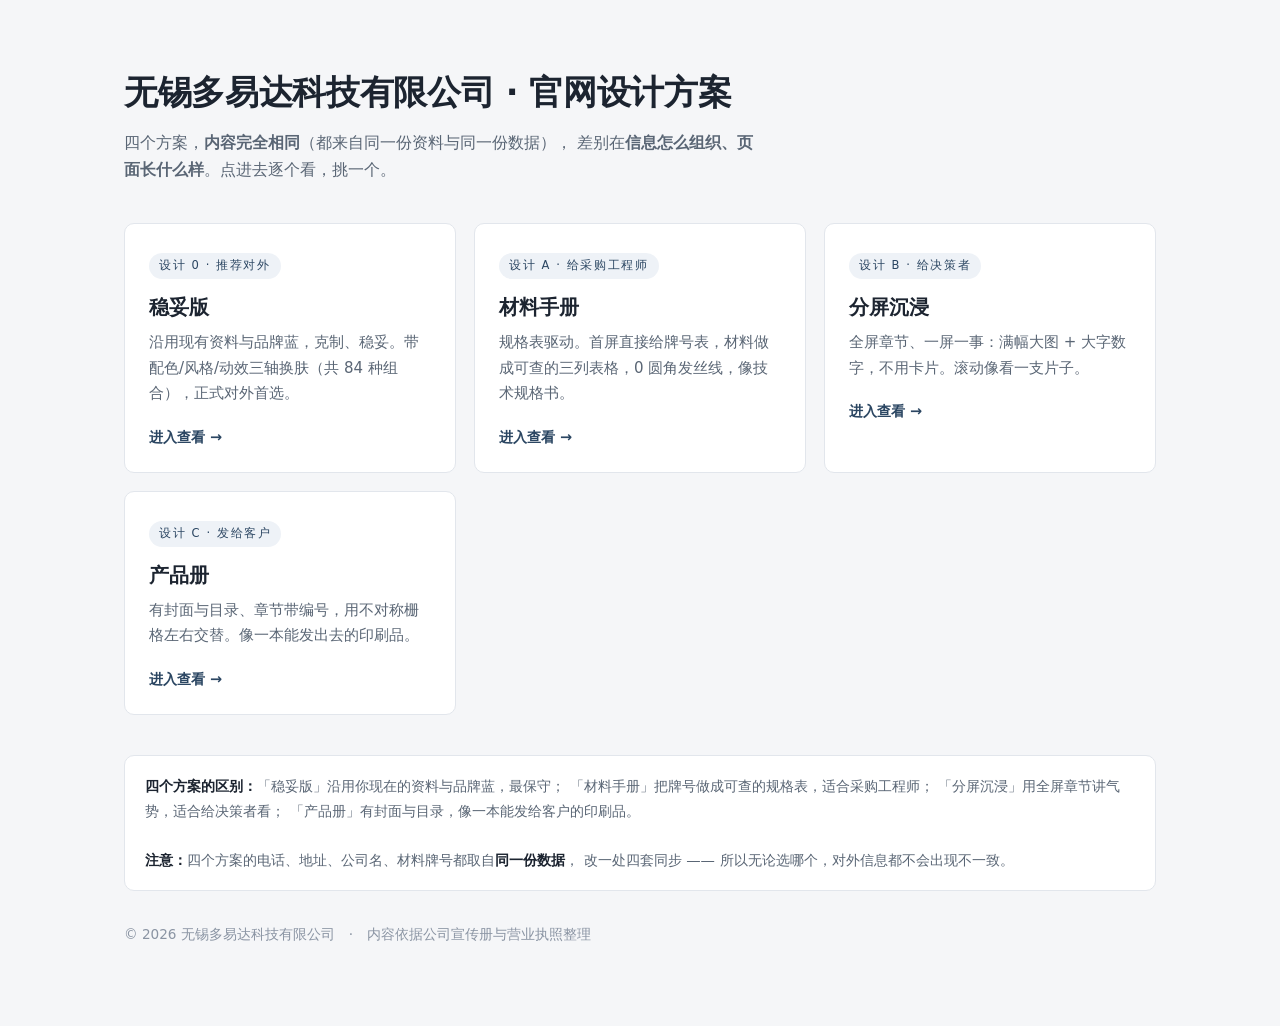
==== index.html @ 38d60c26 "无锡多易达科技有限公司 官网：四个设计方案（稳妥版/材料手册/分屏沉浸/产品册） 站点为纯静态产物，无后端依赖。内容依据公司宣传册与营业执照整理。 四个方案共用同一份内容与事实数据，差异在信息组织与版" ====
<!DOCTYPE html>
<html lang="zh-CN">
<head>
<meta charset="utf-8">
<meta name="viewport" content="width=device-width, initial-scale=1">
<title>无锡多易达科技有限公司 · 官网设计方案（四选一）</title>
<meta name="description" content="无锡多易达科技有限公司官网的四个设计方案，供挑选。">
<meta name="theme-color" content="#2b4662">
<link rel="icon" href="favicon.png" type="image/png">
<style>
/* 入口页刻意不引入任何设计令牌：它是「目录」，用最中性的排版，
   避免自己的观感影响你对四个方案的判断。 */
*{box-sizing:border-box}
body{margin:0;font-family:"PingFang SC","Microsoft YaHei",system-ui,sans-serif;
  background:#f5f6f8;color:#1c2430;line-height:1.7;-webkit-font-smoothing:antialiased}
.wrap{max-width:1080px;margin:0 auto;padding:64px 24px 80px}
h1{font-size:clamp(1.5rem,3vw,2.1rem);margin:0 0 8px;letter-spacing:-.01em}
.lead{color:#5a6675;margin:0 0 40px;max-width:62ch}
.grid{display:grid;gap:18px;grid-template-columns:repeat(auto-fit,minmax(300px,1fr))}
.opt{display:block;padding:26px 24px 22px;background:#fff;border:1px solid #e2e6ec;
  border-radius:10px;text-decoration:none;color:inherit;
  transition:box-shadow .25s cubic-bezier(.22,1,.36,1),transform .25s cubic-bezier(.22,1,.36,1),border-color .25s}
.opt:hover{box-shadow:0 10px 30px rgba(28,36,48,.10);transform:translateY(-3px);border-color:#c6ced9}
.opt__tag{display:inline-block;font-size:.72rem;letter-spacing:.14em;text-transform:uppercase;
  color:#2b4662;background:#eef2f7;border-radius:999px;padding:3px 10px}
.opt__name{font-size:1.22rem;margin:12px 0 6px}
.opt__line{color:#5a6675;font-size:.94rem;margin:0 0 16px}
.opt__go{font-size:.9rem;font-weight:600;color:#2b4662}
.note{margin-top:40px;padding:18px 20px;background:#fff;border:1px solid #e2e6ec;
  border-radius:10px;color:#5a6675;font-size:.9rem}
.note b{color:#1c2430}
footer{margin-top:32px;color:#8a94a3;font-size:.85rem}
</style>
</head>
<body>
<div class="wrap">
  <h1>无锡多易达科技有限公司 · 官网设计方案</h1>
  <p class="lead">四个方案，<b>内容完全相同</b>（都来自同一份资料与同一份数据），
    差别在<b>信息怎么组织、页面长什么样</b>。点进去逐个看，挑一个。</p>

  <div class="grid">
      <a class="opt" href="steady/index.html">
        <span class="opt__tag">设计 0 · 推荐对外</span>
        <h2 class="opt__name">稳妥版</h2>
        <p class="opt__line">沿用现有资料与品牌蓝，克制、稳妥。带配色/风格/动效三轴换肤（共 84 种组合），正式对外首选。</p>
        <span class="opt__go">进入查看 →</span>
      </a>

      <a class="opt" href="technical/index.html">
        <span class="opt__tag">设计 A · 给采购工程师</span>
        <h2 class="opt__name">材料手册</h2>
        <p class="opt__line">规格表驱动。首屏直接给牌号表，材料做成可查的三列表格，0 圆角发丝线，像技术规格书。</p>
        <span class="opt__go">进入查看 →</span>
      </a>

      <a class="opt" href="cinema/index.html">
        <span class="opt__tag">设计 B · 给决策者</span>
        <h2 class="opt__name">分屏沉浸</h2>
        <p class="opt__line">全屏章节、一屏一事：满幅大图 + 大字数字，不用卡片。滚动像看一支片子。</p>
        <span class="opt__go">进入查看 →</span>
      </a>

      <a class="opt" href="editorial/index.html">
        <span class="opt__tag">设计 C · 发给客户</span>
        <h2 class="opt__name">产品册</h2>
        <p class="opt__line">有封面与目录、章节带编号，用不对称栅格左右交替。像一本能发出去的印刷品。</p>
        <span class="opt__go">进入查看 →</span>
      </a>
  </div>

  <div class="note">
    <b>四个方案的区别：</b>「稳妥版」沿用你现在的资料与品牌蓝，最保守；
    「材料手册」把牌号做成可查的规格表，适合采购工程师；
    「分屏沉浸」用全屏章节讲气势，适合给决策者看；
    「产品册」有封面与目录，像一本能发给客户的印刷品。
    <br><br>
    <b>注意：</b>四个方案的电话、地址、公司名、材料牌号都取自<b>同一份数据</b>，
    改一处四套同步 —— 所以无论选哪个，对外信息都不会出现不一致。
  </div>

  <footer>© 2026 无锡多易达科技有限公司　·　内容依据公司宣传册与营业执照整理</footer>
</div>
</body>
</html>
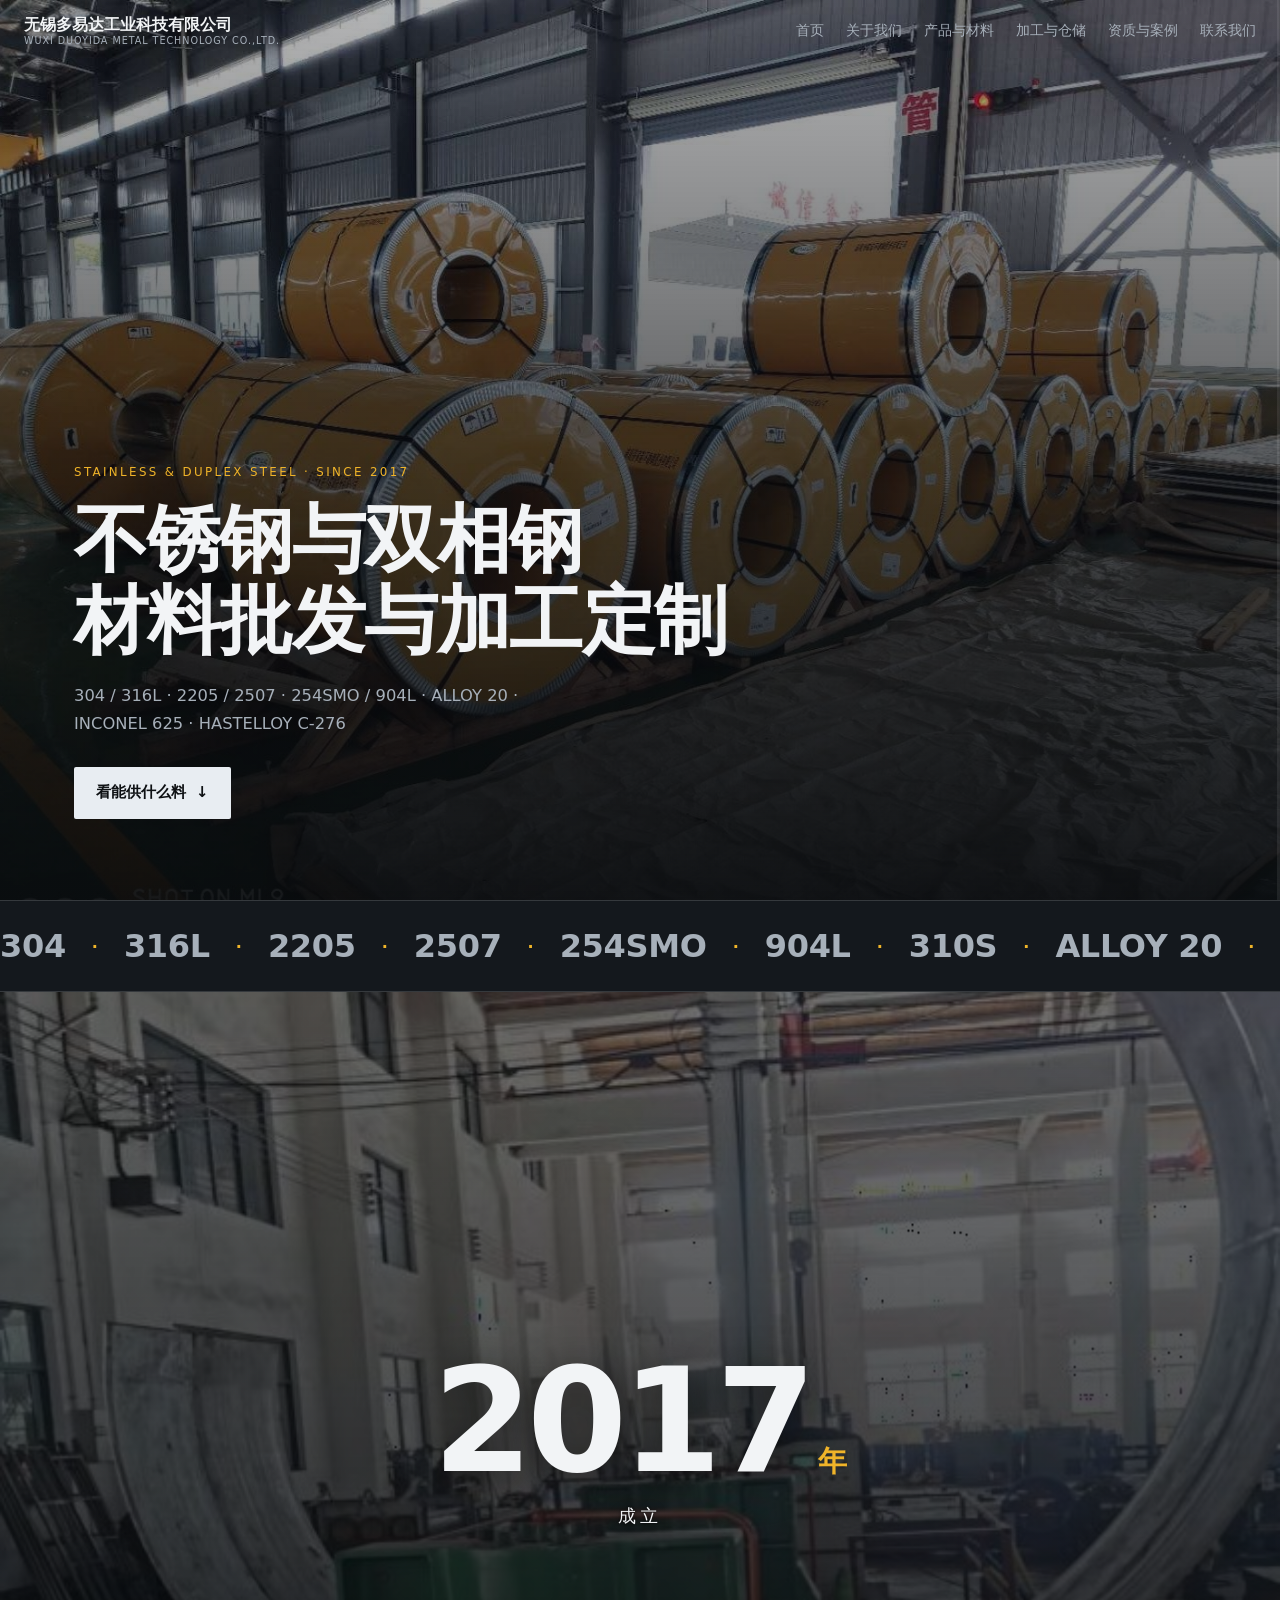
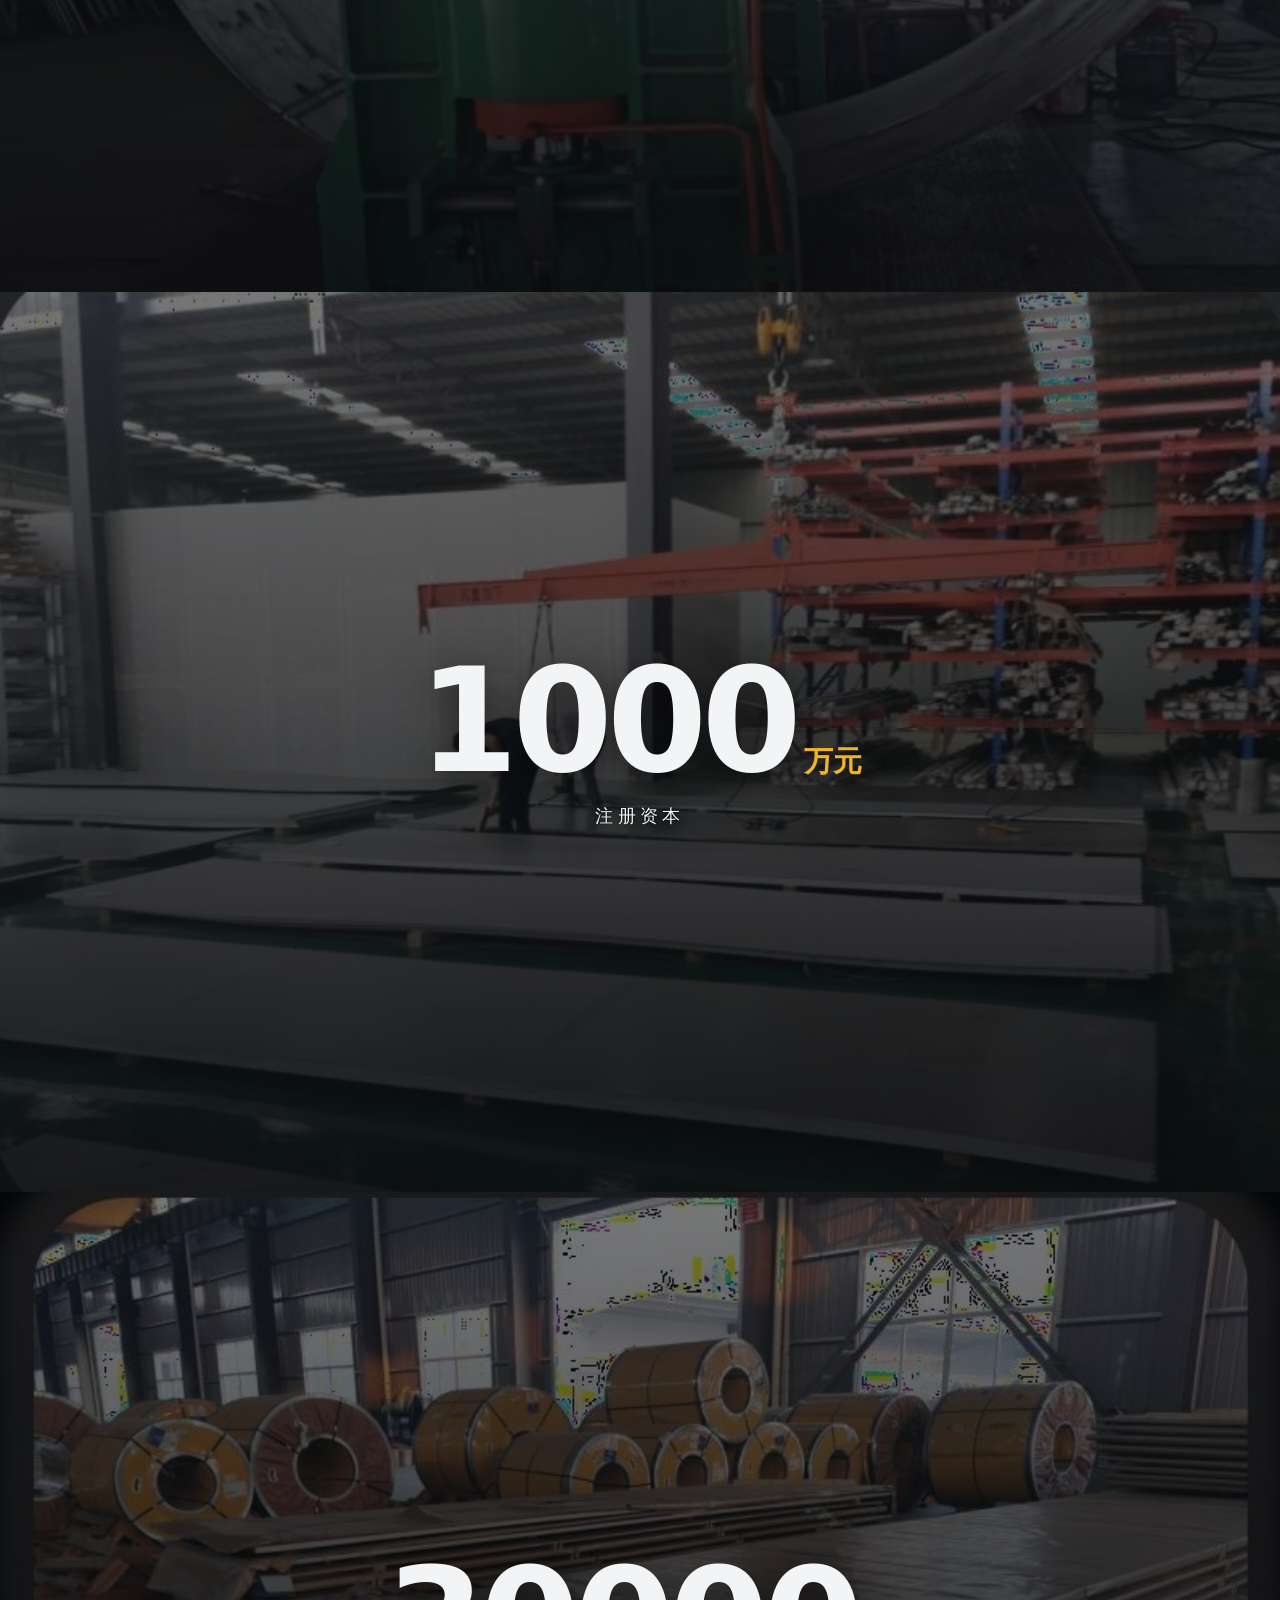
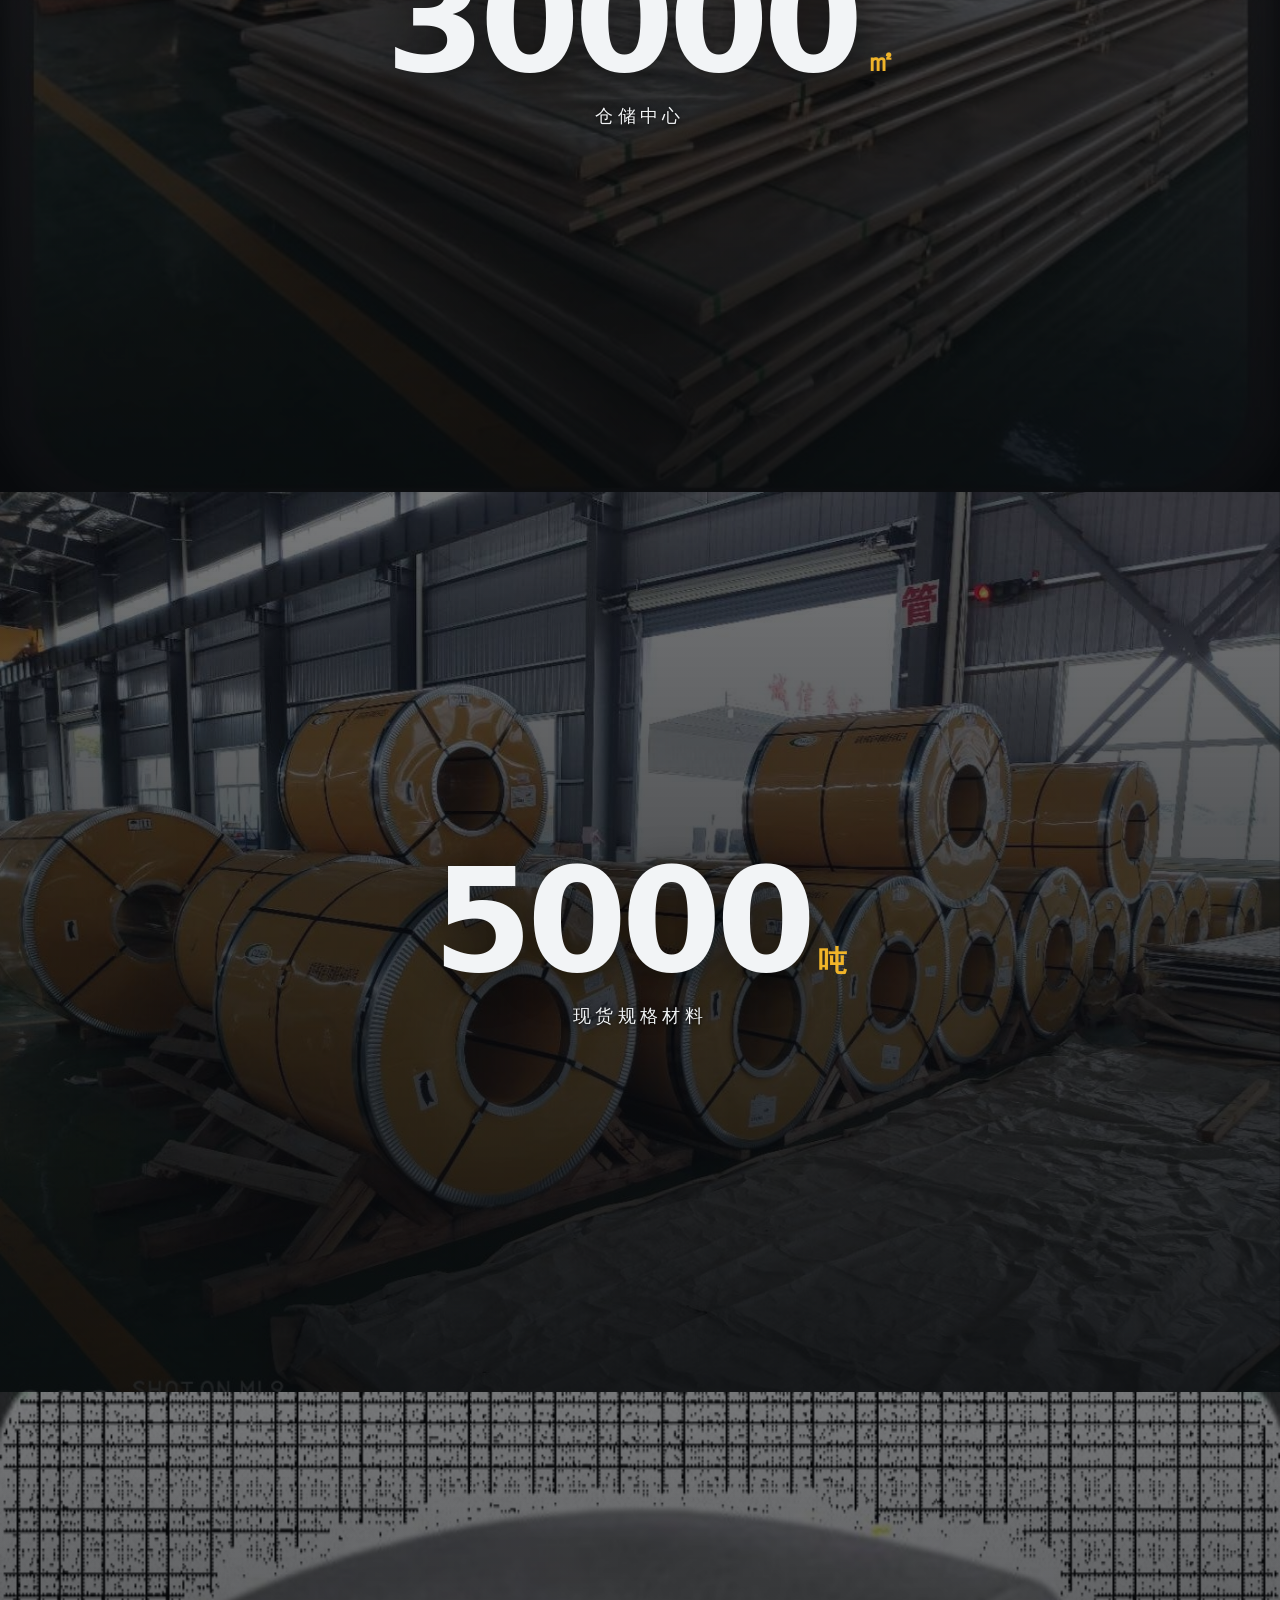
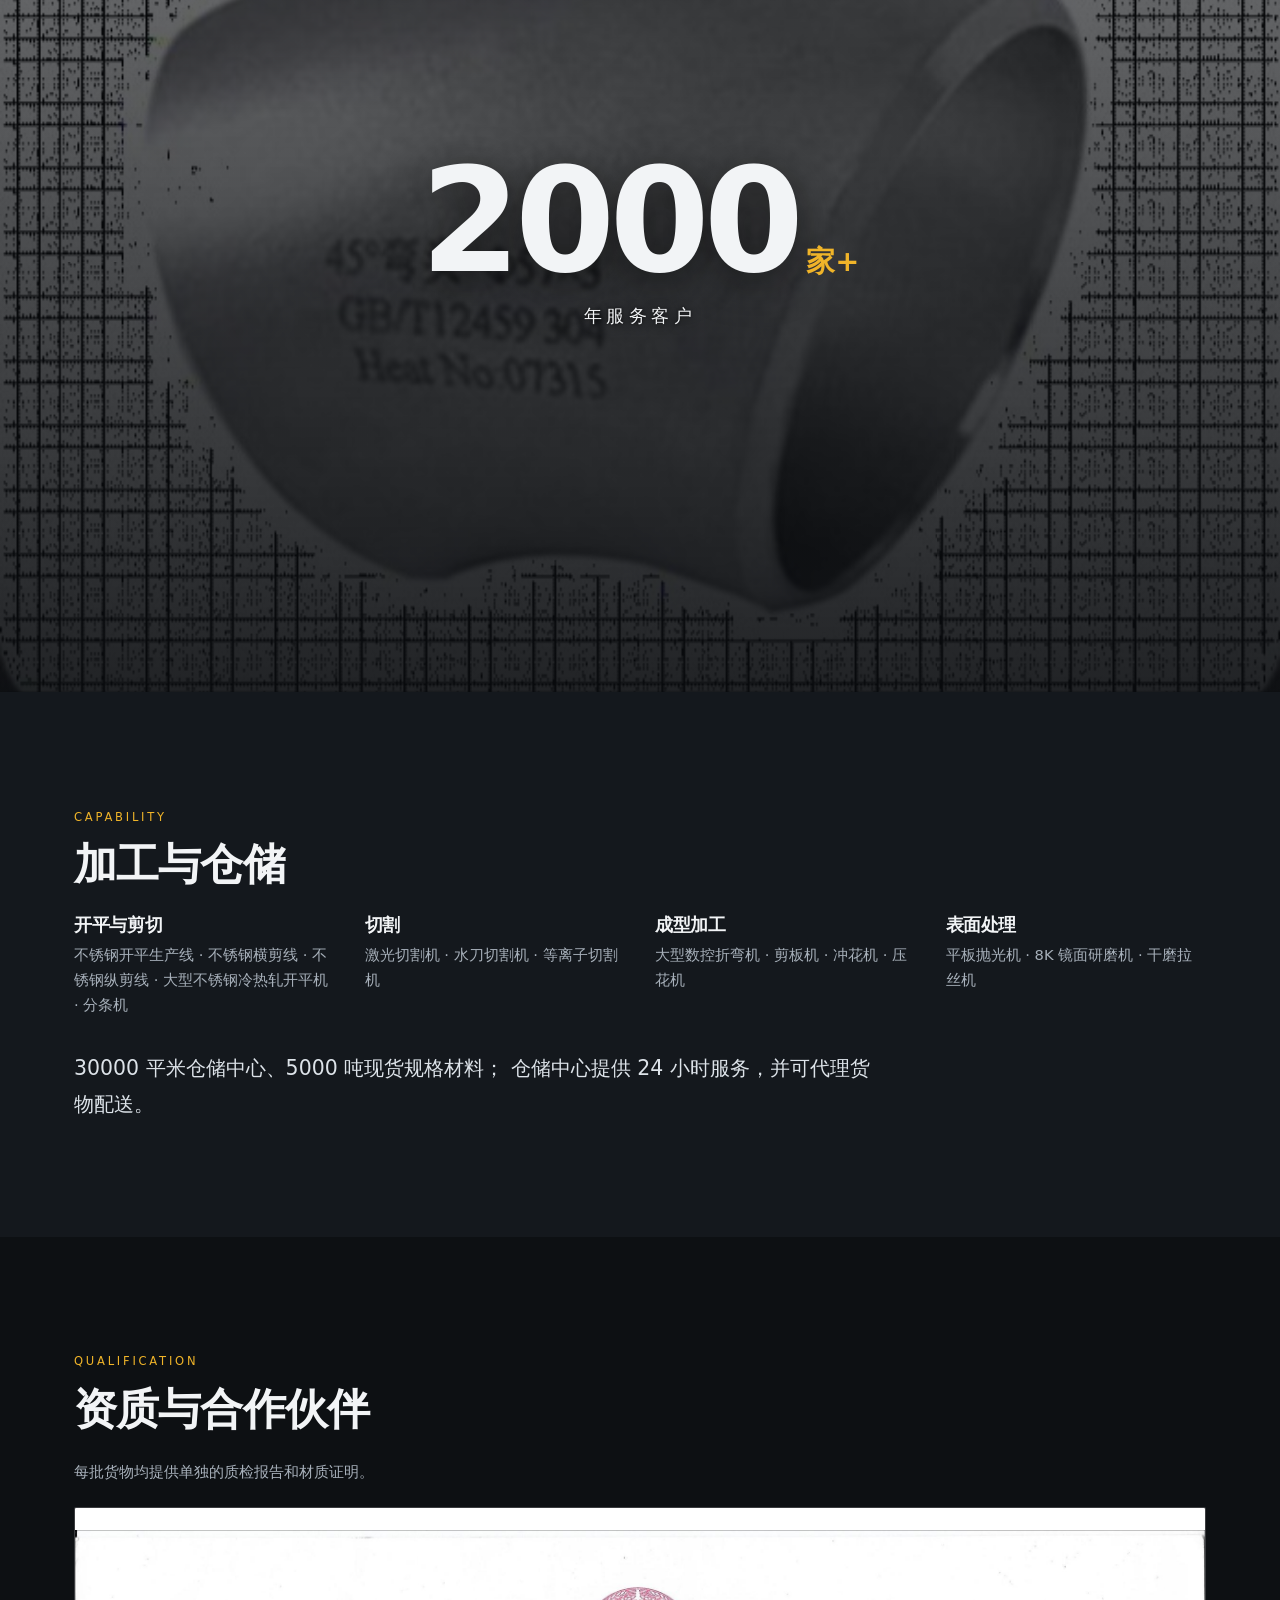
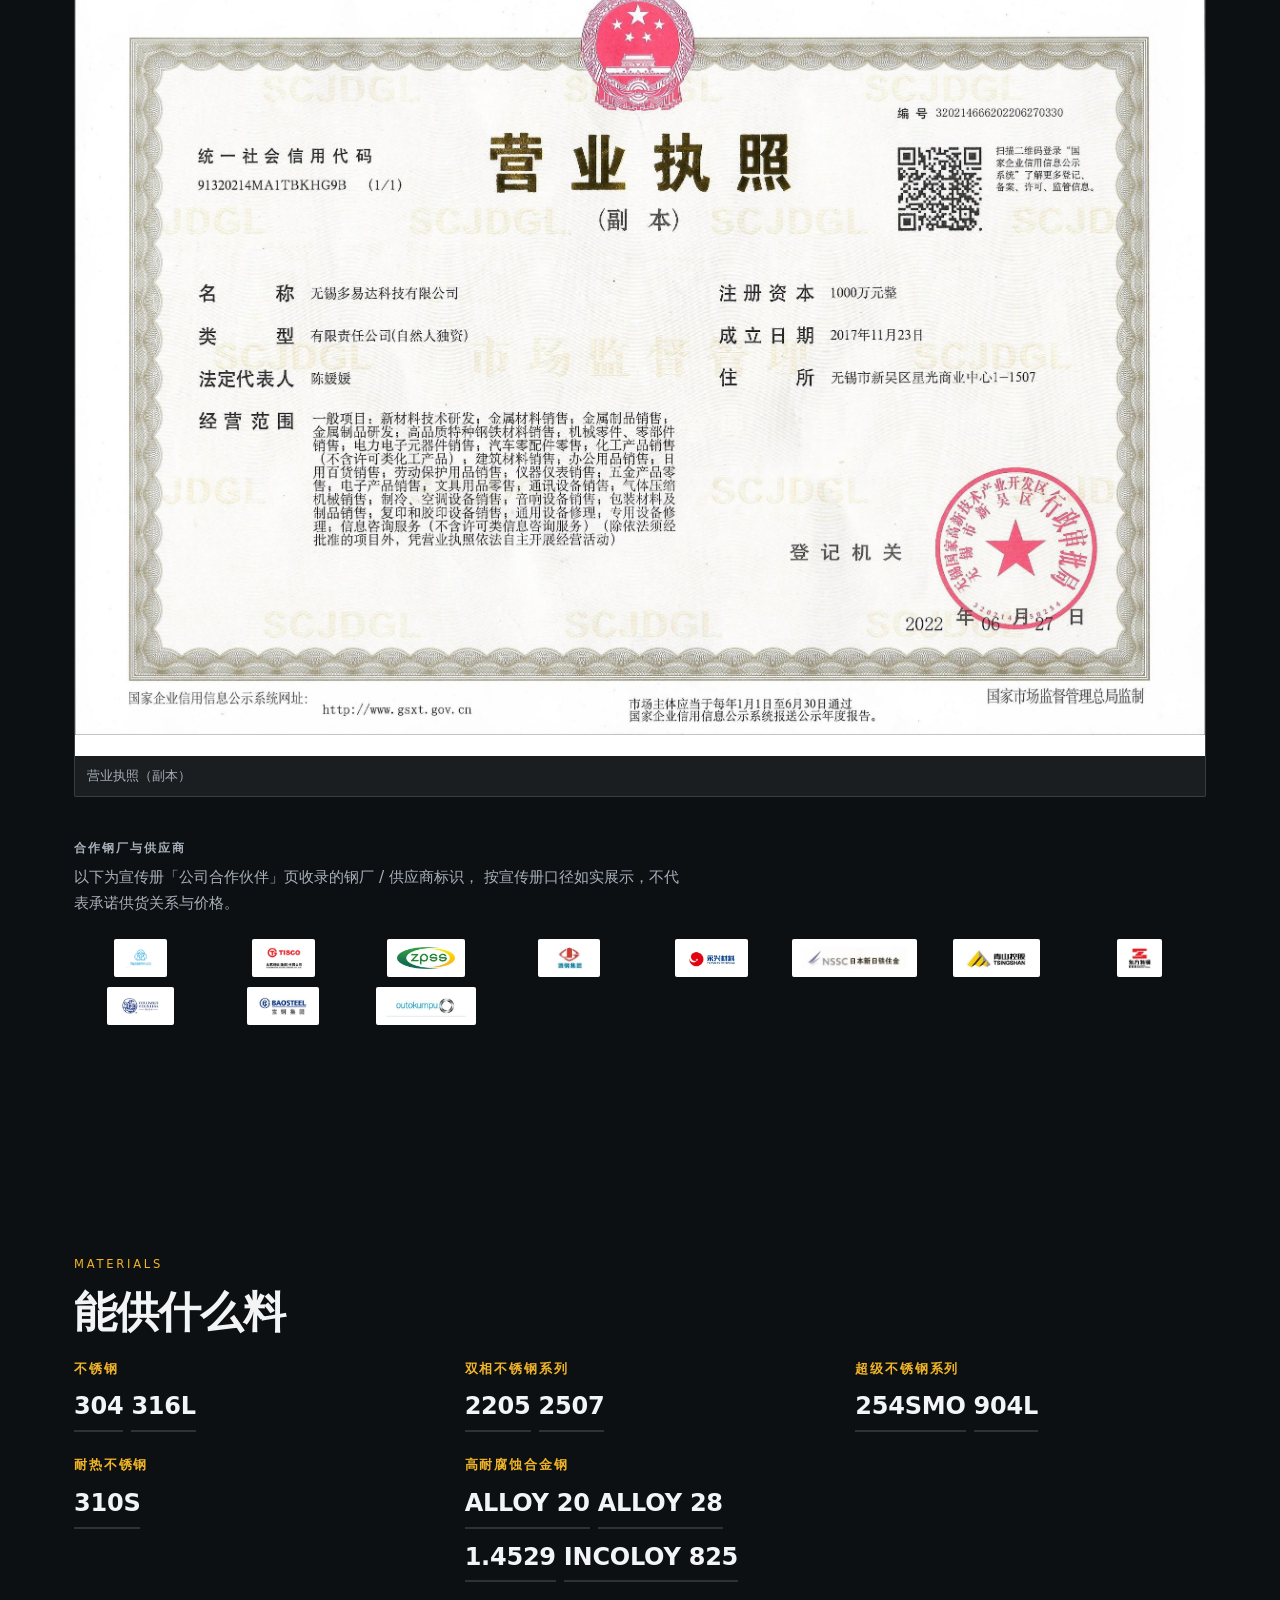
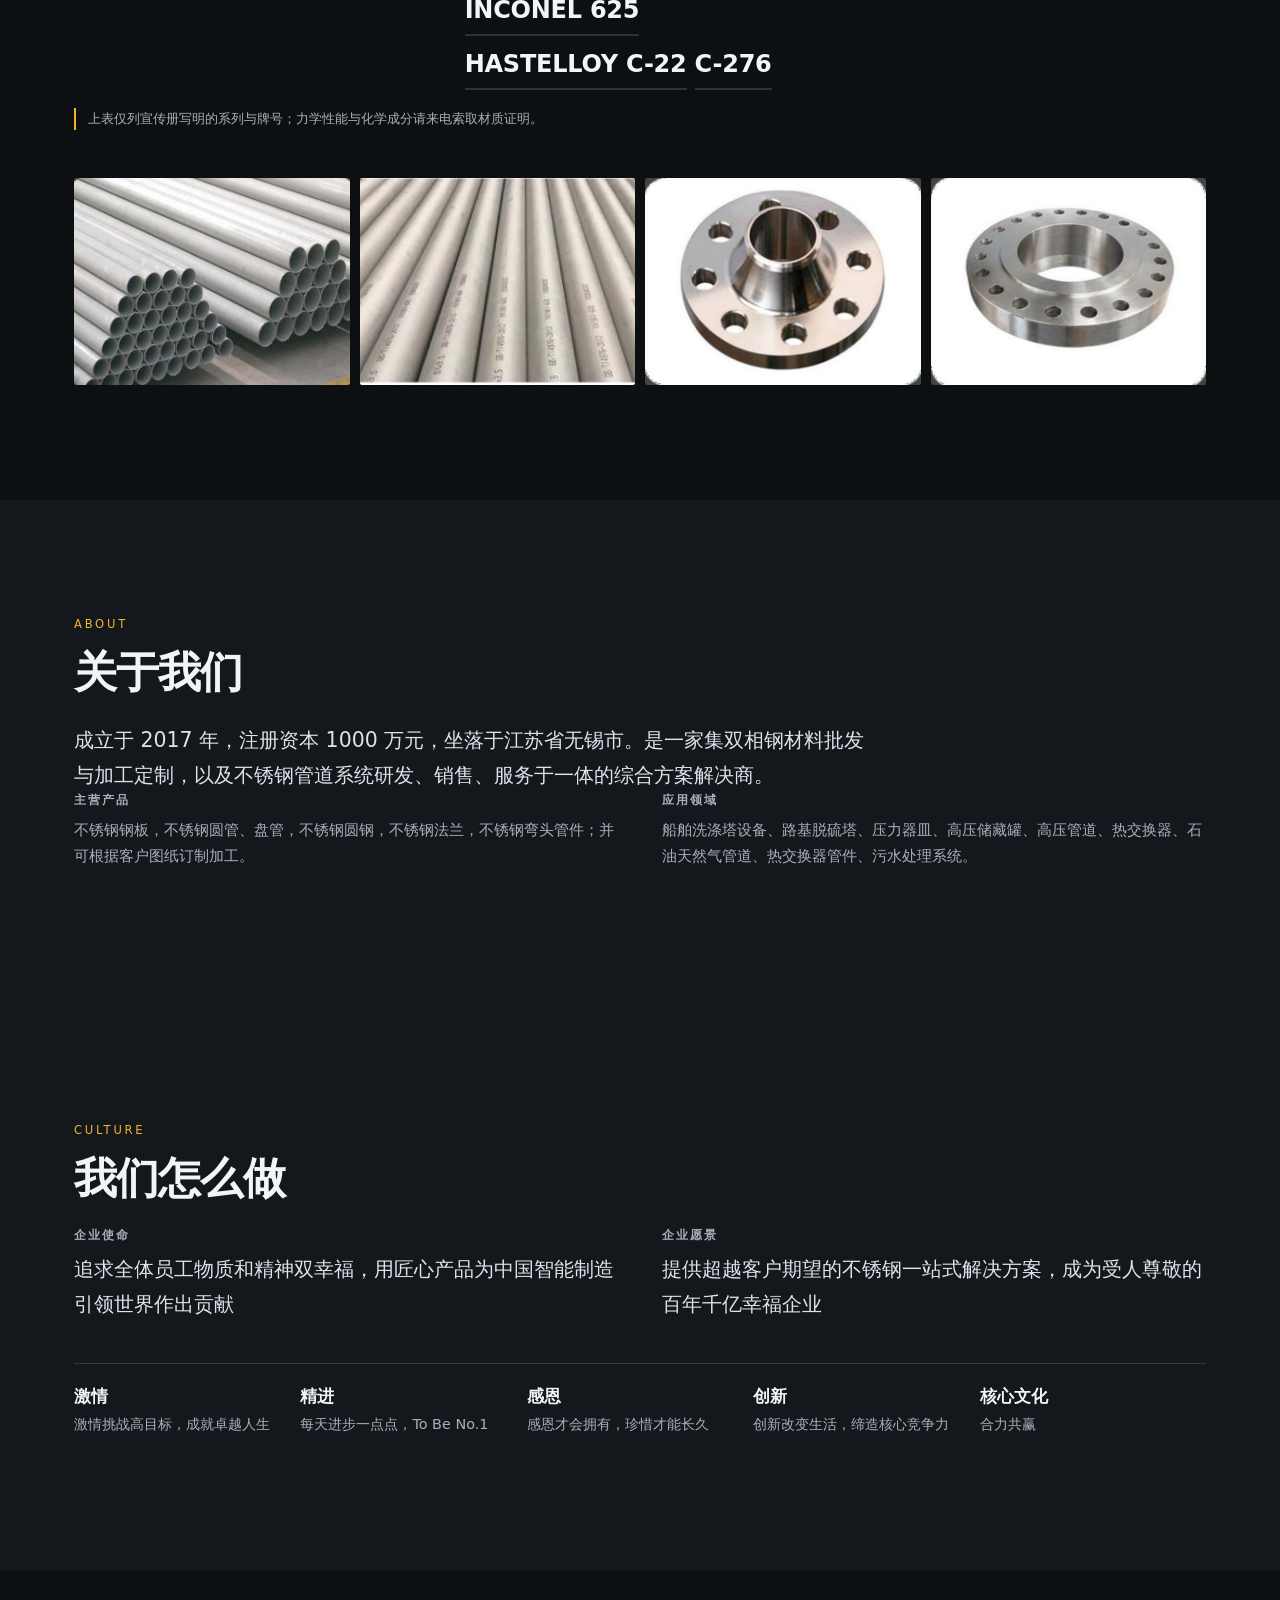
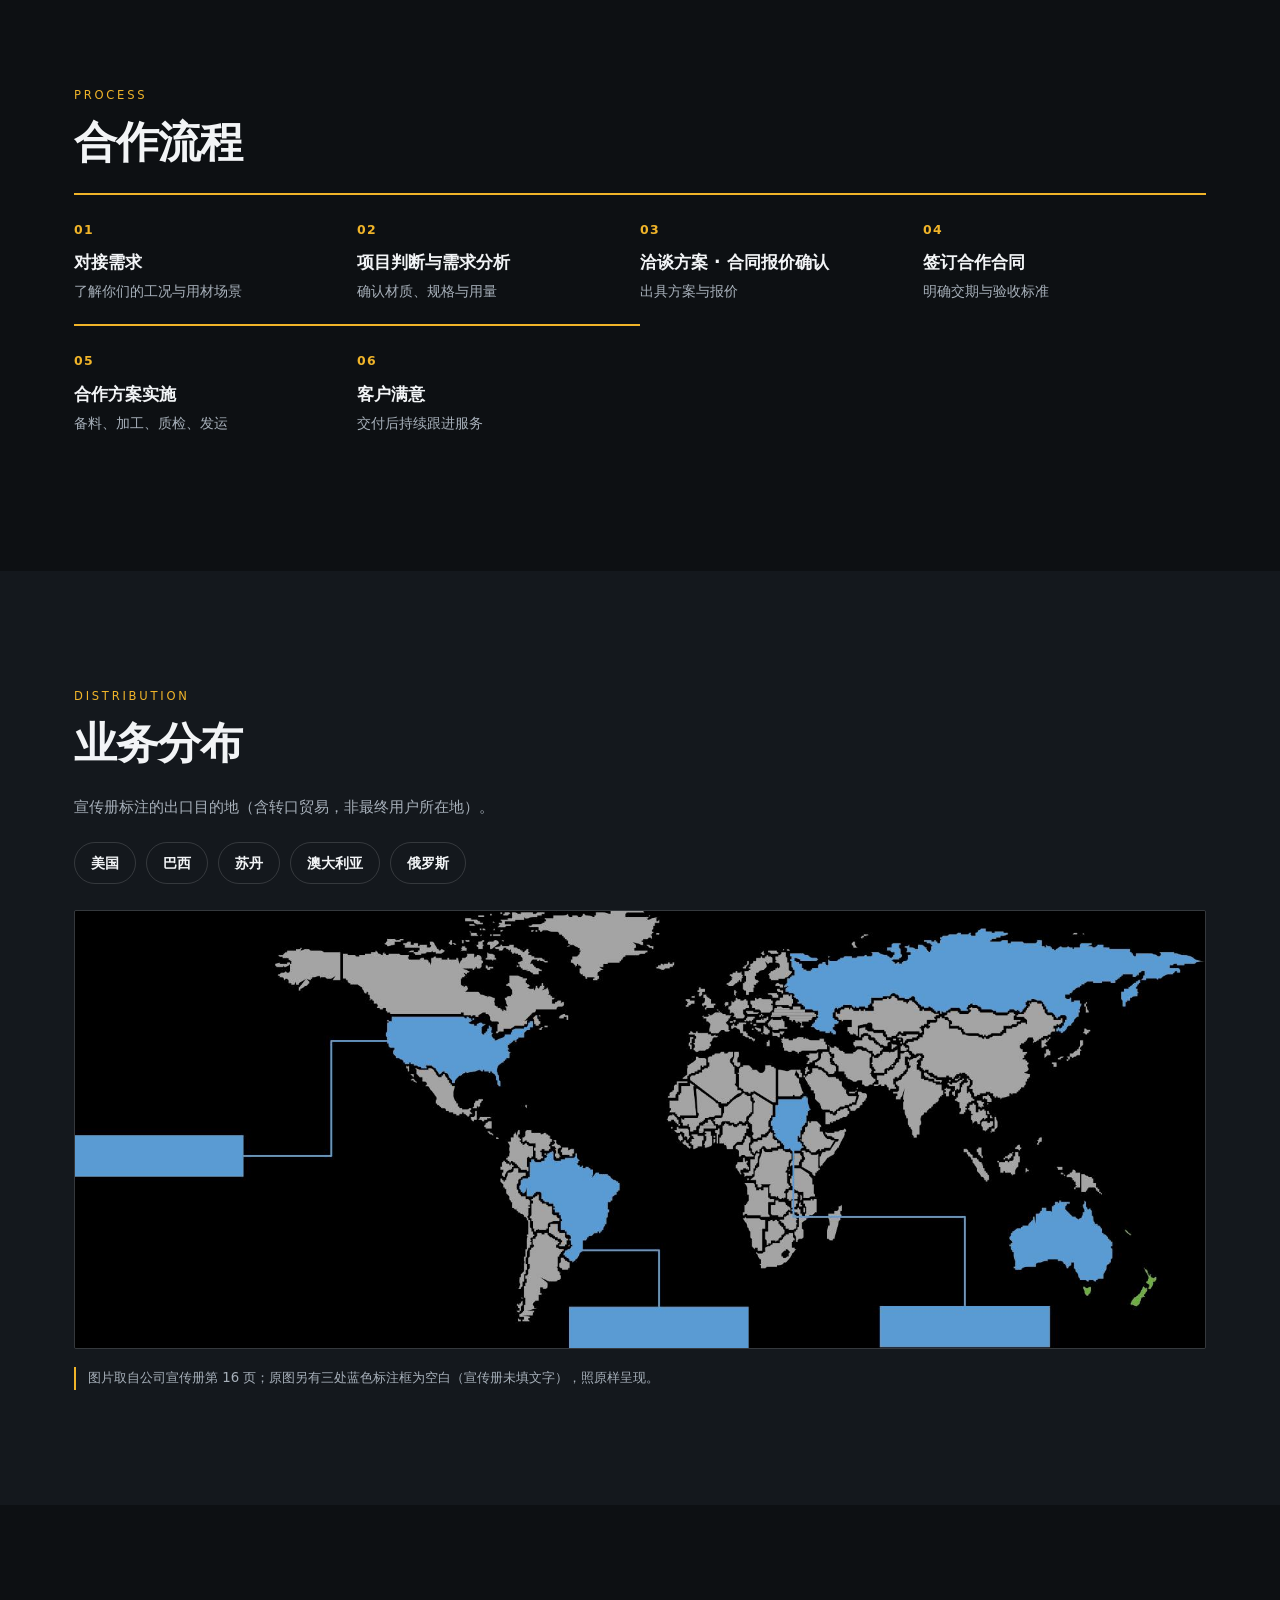
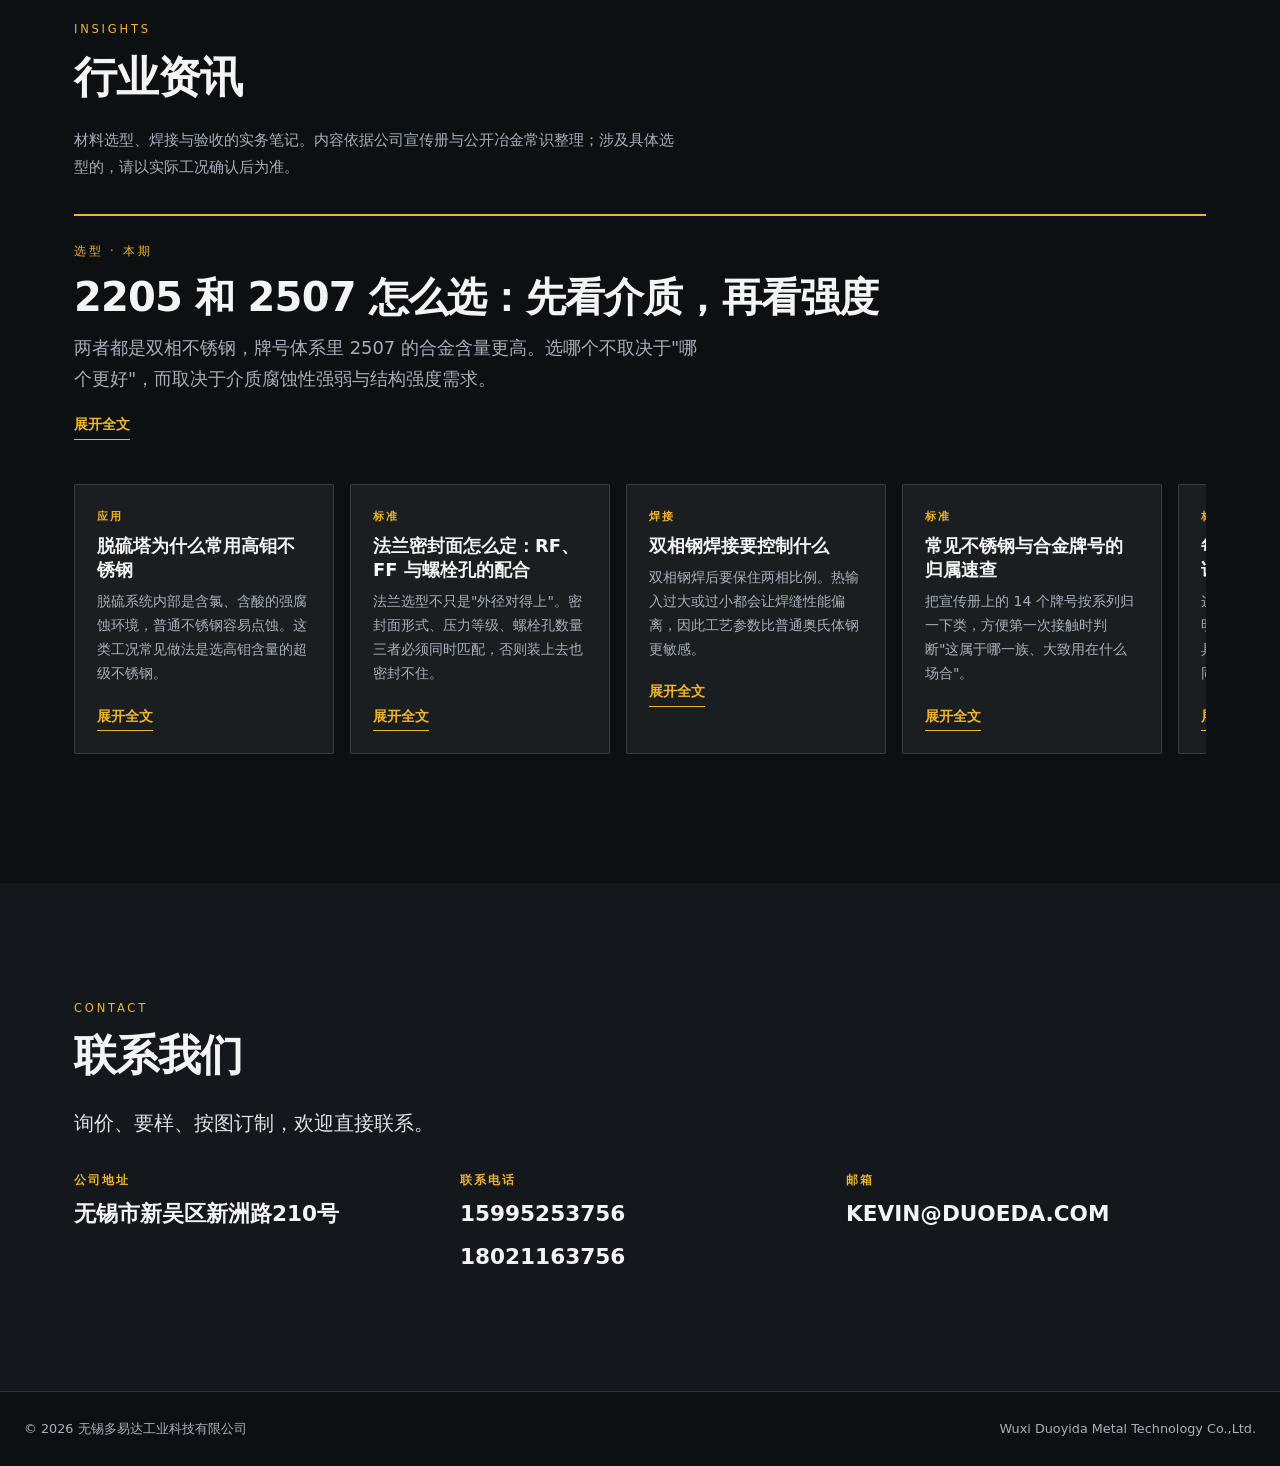
==== commit d8503398: "E:/Developer/_duoyida/out/site" ====
--- a/index.html
+++ b/index.html
@@ -2,83 +2,12 @@
 <html lang="zh-CN">
 <head>
 <meta charset="utf-8">
-<meta name="viewport" content="width=device-width, initial-scale=1">
-<title>无锡多易达科技有限公司 · 官网设计方案（四选一）</title>
-<meta name="description" content="无锡多易达科技有限公司官网的四个设计方案，供挑选。">
-<meta name="theme-color" content="#2b4662">
-<link rel="icon" href="favicon.png" type="image/png">
-<style>
-/* 入口页刻意不引入任何设计令牌：它是「目录」，用最中性的排版，
-   避免自己的观感影响你对四个方案的判断。 */
-*{box-sizing:border-box}
-body{margin:0;font-family:"PingFang SC","Microsoft YaHei",system-ui,sans-serif;
-  background:#f5f6f8;color:#1c2430;line-height:1.7;-webkit-font-smoothing:antialiased}
-.wrap{max-width:1080px;margin:0 auto;padding:64px 24px 80px}
-h1{font-size:clamp(1.5rem,3vw,2.1rem);margin:0 0 8px;letter-spacing:-.01em}
-.lead{color:#5a6675;margin:0 0 40px;max-width:62ch}
-.grid{display:grid;gap:18px;grid-template-columns:repeat(auto-fit,minmax(300px,1fr))}
-.opt{display:block;padding:26px 24px 22px;background:#fff;border:1px solid #e2e6ec;
-  border-radius:10px;text-decoration:none;color:inherit;
-  transition:box-shadow .25s cubic-bezier(.22,1,.36,1),transform .25s cubic-bezier(.22,1,.36,1),border-color .25s}
-.opt:hover{box-shadow:0 10px 30px rgba(28,36,48,.10);transform:translateY(-3px);border-color:#c6ced9}
-.opt__tag{display:inline-block;font-size:.72rem;letter-spacing:.14em;text-transform:uppercase;
-  color:#2b4662;background:#eef2f7;border-radius:999px;padding:3px 10px}
-.opt__name{font-size:1.22rem;margin:12px 0 6px}
-.opt__line{color:#5a6675;font-size:.94rem;margin:0 0 16px}
-.opt__go{font-size:.9rem;font-weight:600;color:#2b4662}
-.note{margin-top:40px;padding:18px 20px;background:#fff;border:1px solid #e2e6ec;
-  border-radius:10px;color:#5a6675;font-size:.9rem}
-.note b{color:#1c2430}
-footer{margin-top:32px;color:#8a94a3;font-size:.85rem}
-</style>
+<title>无锡多易达工业科技有限公司</title>
+<meta http-equiv="refresh" content="0; url=./cinema/">
+<link rel="canonical" href="./cinema/">
 </head>
 <body>
-<div class="wrap">
-  <h1>无锡多易达科技有限公司 · 官网设计方案</h1>
-  <p class="lead">四个方案，<b>内容完全相同</b>（都来自同一份资料与同一份数据），
-    差别在<b>信息怎么组织、页面长什么样</b>。点进去逐个看，挑一个。</p>
-
-  <div class="grid">
-      <a class="opt" href="steady/index.html">
-        <span class="opt__tag">设计 0 · 推荐对外</span>
-        <h2 class="opt__name">稳妥版</h2>
-        <p class="opt__line">沿用现有资料与品牌蓝，克制、稳妥。带配色/风格/动效三轴换肤（共 84 种组合），正式对外首选。</p>
-        <span class="opt__go">进入查看 →</span>
-      </a>
-
-      <a class="opt" href="technical/index.html">
-        <span class="opt__tag">设计 A · 给采购工程师</span>
-        <h2 class="opt__name">材料手册</h2>
-        <p class="opt__line">规格表驱动。首屏直接给牌号表，材料做成可查的三列表格，0 圆角发丝线，像技术规格书。</p>
-        <span class="opt__go">进入查看 →</span>
-      </a>
-
-      <a class="opt" href="cinema/index.html">
-        <span class="opt__tag">设计 B · 给决策者</span>
-        <h2 class="opt__name">分屏沉浸</h2>
-        <p class="opt__line">全屏章节、一屏一事：满幅大图 + 大字数字，不用卡片。滚动像看一支片子。</p>
-        <span class="opt__go">进入查看 →</span>
-      </a>
-
-      <a class="opt" href="editorial/index.html">
-        <span class="opt__tag">设计 C · 发给客户</span>
-        <h2 class="opt__name">产品册</h2>
-        <p class="opt__line">有封面与目录、章节带编号，用不对称栅格左右交替。像一本能发出去的印刷品。</p>
-        <span class="opt__go">进入查看 →</span>
-      </a>
-  </div>
-
-  <div class="note">
-    <b>四个方案的区别：</b>「稳妥版」沿用你现在的资料与品牌蓝，最保守；
-    「材料手册」把牌号做成可查的规格表，适合采购工程师；
-    「分屏沉浸」用全屏章节讲气势，适合给决策者看；
-    「产品册」有封面与目录，像一本能发给客户的印刷品。
-    <br><br>
-    <b>注意：</b>四个方案的电话、地址、公司名、材料牌号都取自<b>同一份数据</b>，
-    改一处四套同步 —— 所以无论选哪个，对外信息都不会出现不一致。
-  </div>
-
-  <footer>© 2026 无锡多易达科技有限公司　·　内容依据公司宣传册与营业执照整理</footer>
-</div>
+<script>location.replace('./cinema/');</script>
+<p style="font-family:system-ui;padding:24px">正在进入 <a href="./cinema/">无锡多易达工业科技有限公司官网</a> …</p>
 </body>
 </html>
